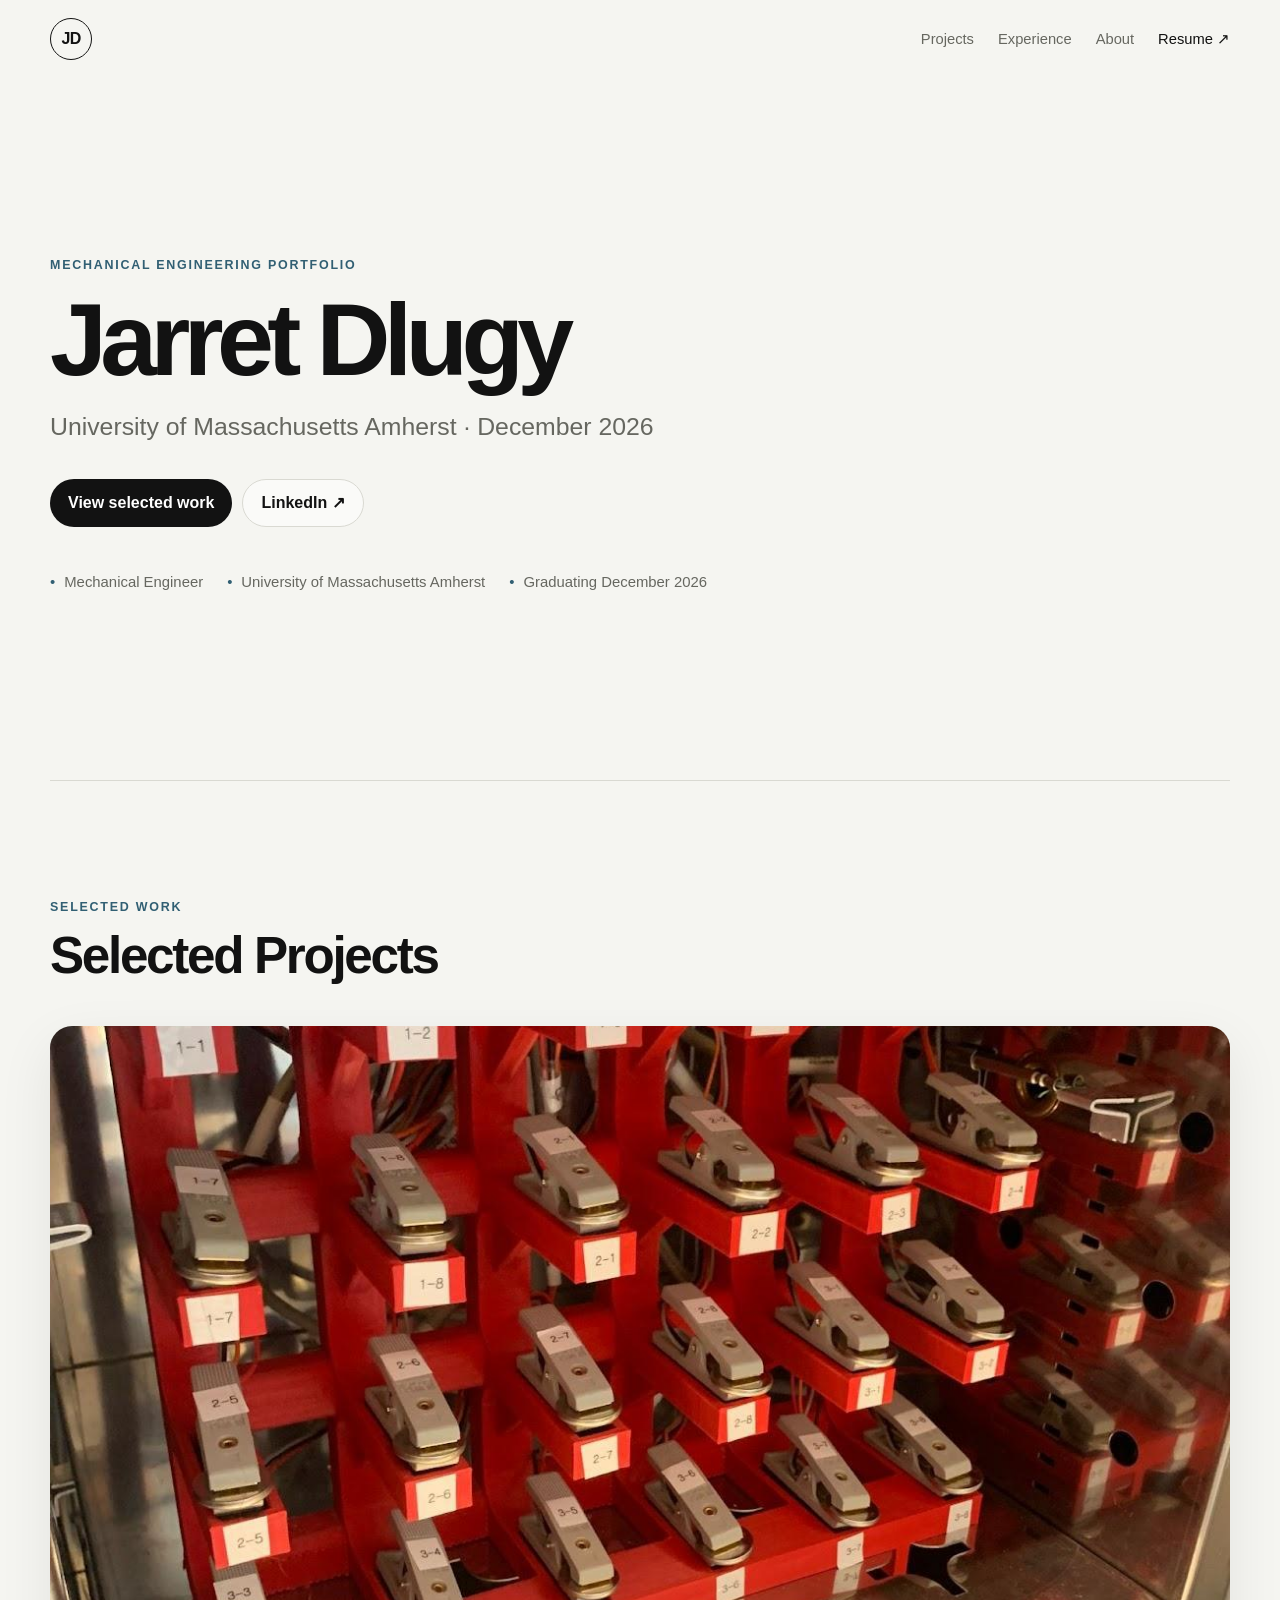
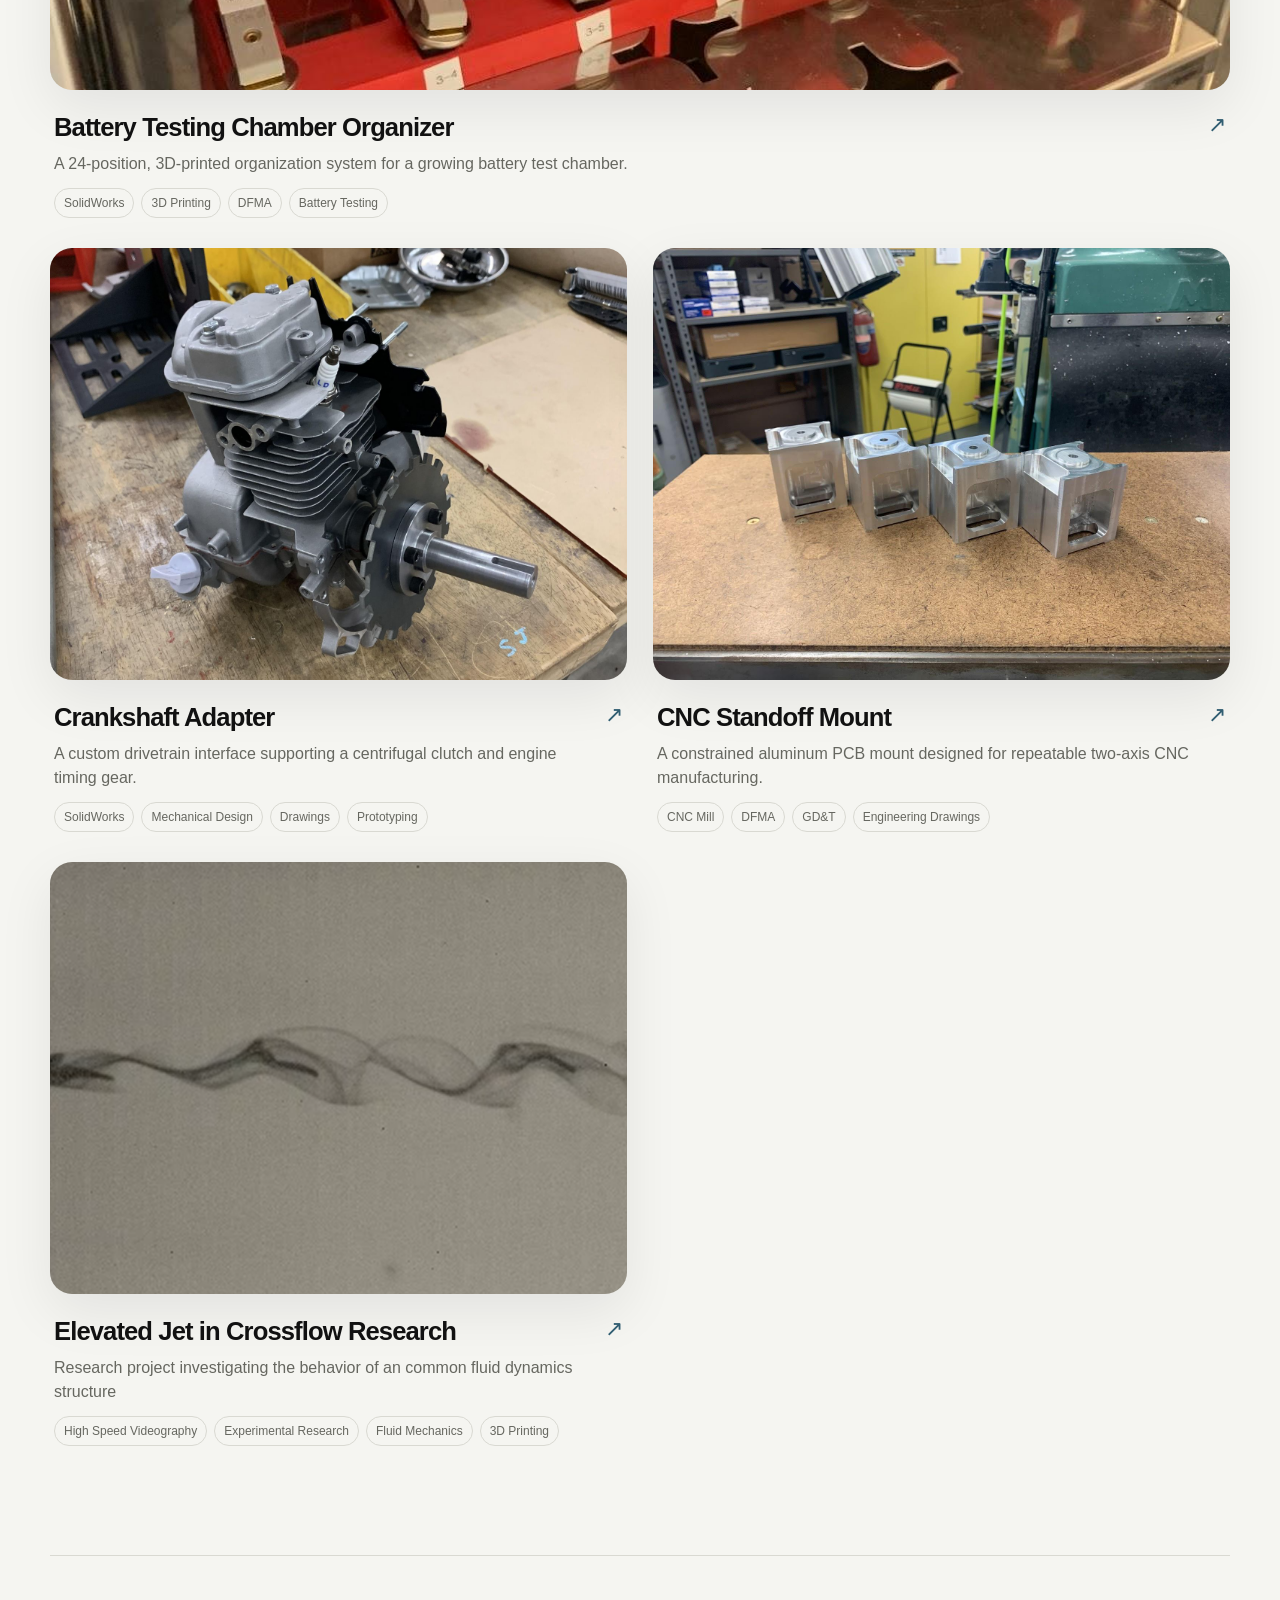
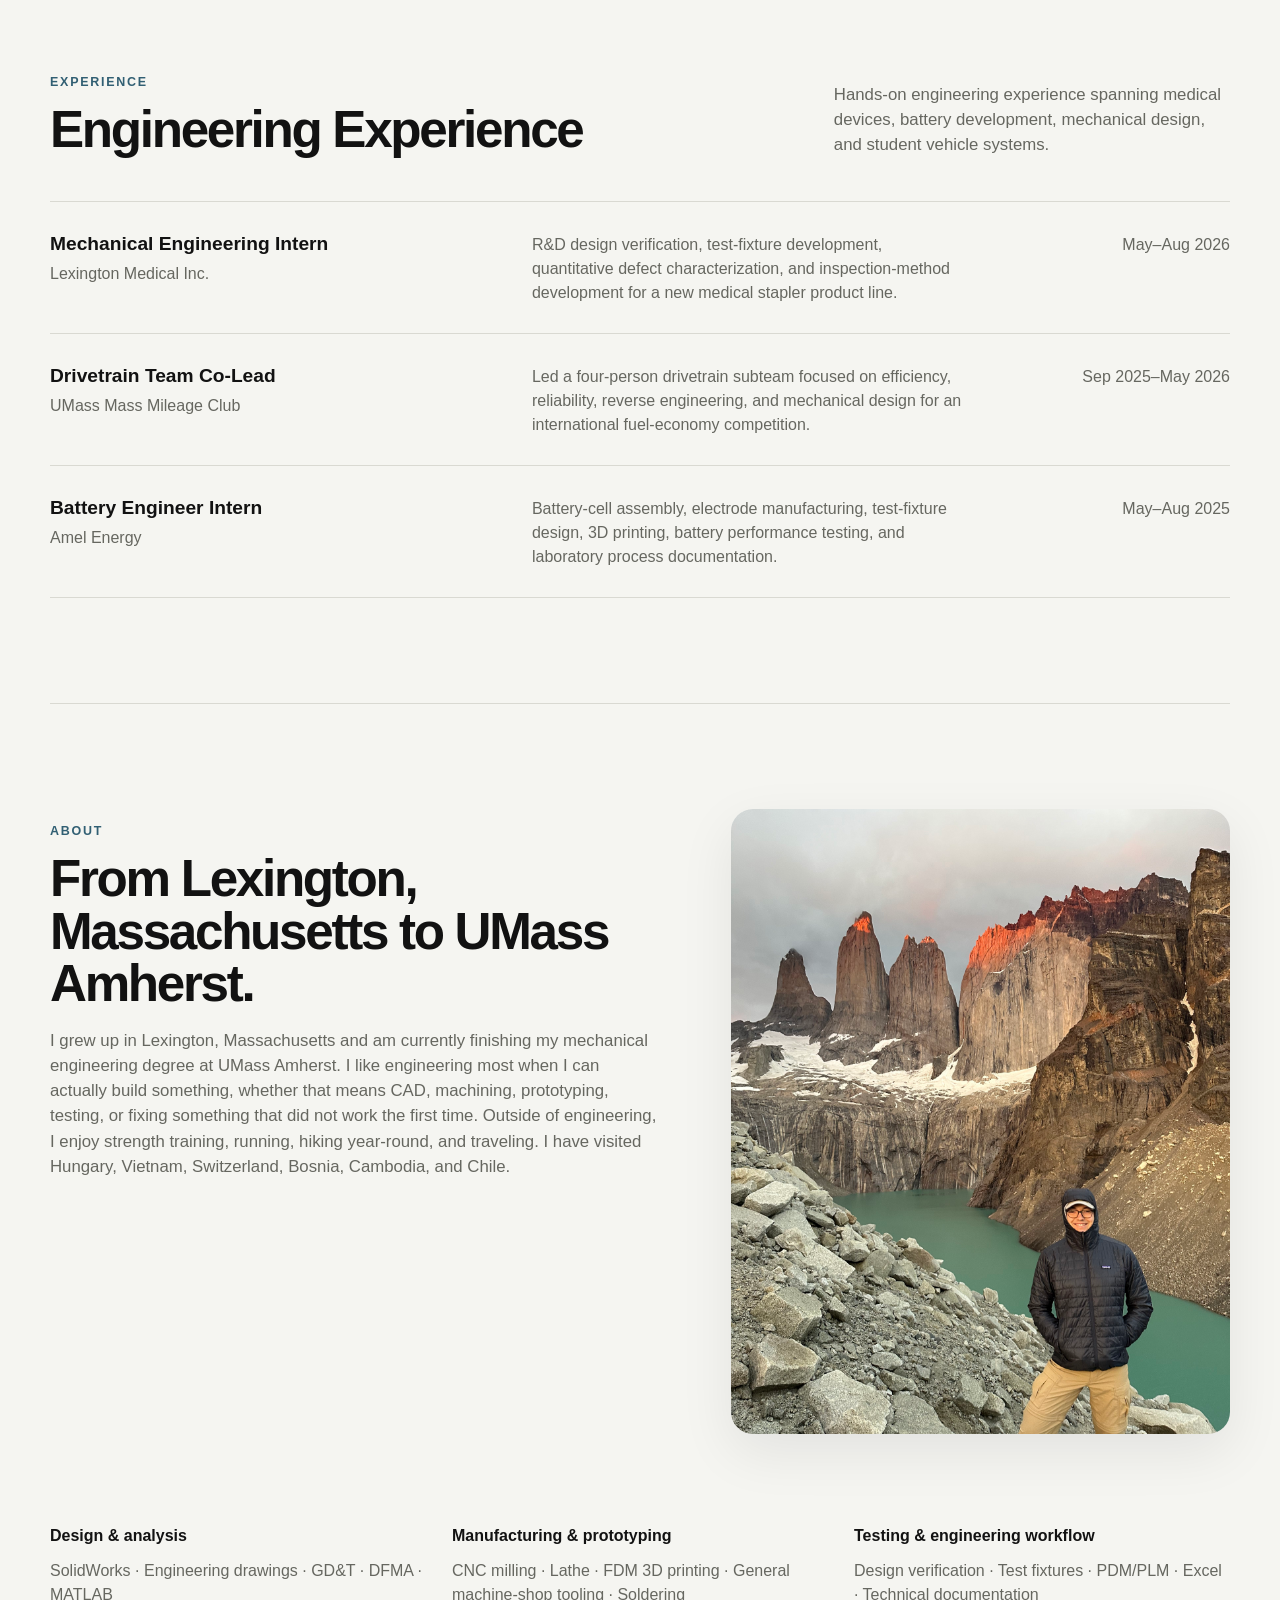
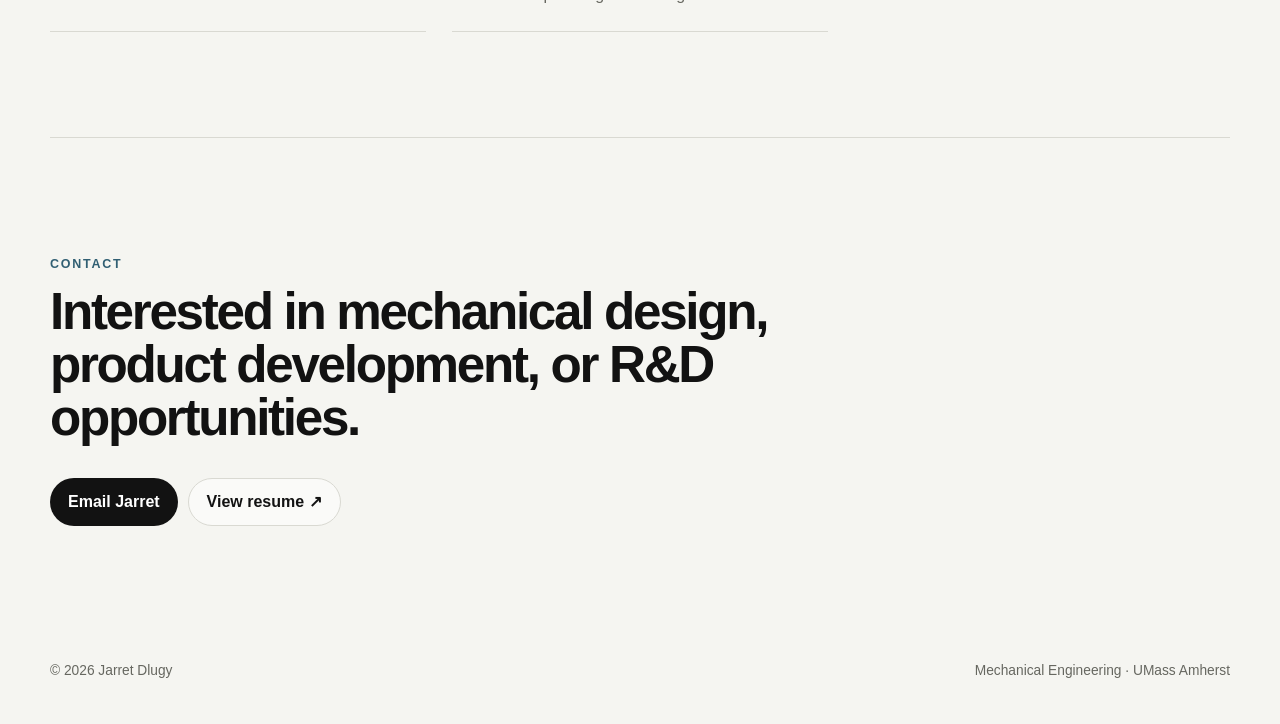
==== index.html @ 25f9c18e "~" ====
<!doctype html>
<html lang="en">
<head>
  <meta charset="utf-8" />
  <meta name="viewport" content="width=device-width, initial-scale=1.0">
  <meta name="description" content="Mechanical engineering portfolio of Jarret Dlugy — design, prototyping, testing, and manufacturing." />
  <meta name="theme-color" content="#f5f5f1" />
  <title>Jarret Dlugy | Mechanical Engineering Portfolio</title>
  <link rel="icon" href="assets/favicon.svg" type="image/svg+xml" />
  <link rel="stylesheet" href="styles.css" />
  <script defer src="js/content.js"></script>
  <script defer src="js/main.js"></script>
</head>
<body>
  <header class="site-header">
    <a class="wordmark" href="#top" aria-label="Jarret Dlugy home">JD</a>
    <nav class="nav" aria-label="Primary navigation">
      <a href="#work">Projects</a>
      <a href="#experience">Experience</a>
      <a href="#about">About</a>
      <a class="nav-cta" href="assets/Jarret_Dlugy_Resume.pdf" target="_blank" rel="noreferrer">Resume ↗</a>
    </nav>
  </header>

  <main id="top">
    <section class="hero shell">
      <div class="hero-kicker" id="hero-kicker"></div>
      <h1 id="hero-title"></h1>
      <p class="hero-copy" id="hero-copy"></p>
      <div class="hero-actions">
        <a class="button button-primary" href="#work">View selected work</a>
        <a class="button button-secondary" id="linkedin-link" href="#" target="_blank" rel="noreferrer">LinkedIn ↗</a>
      </div>
      <div class="hero-meta" id="hero-meta"></div>
    </section>

    <section class="work shell" id="work" aria-labelledby="work-title">
      <div class="section-heading">
        <p class="eyebrow">Selected work</p>
        <h2 id="work-title">Selected Projects</h2>
      </div>
      <div class="project-grid" id="project-grid"></div>
    </section>

    <section class="experience shell" id="experience" aria-labelledby="experience-title">
      <div class="section-heading split-heading">
        <div>
          <p class="eyebrow">Experience</p>
          <h2 id="experience-title">Engineering Experience</h2>
        </div>
        <p>Hands-on engineering experience spanning medical devices, battery development, mechanical design, and student vehicle systems.</p>
      </div>
      <div class="timeline" id="experience-list"></div>
    </section>

    <section class="about shell" id="about" aria-labelledby="about-title">
      <div class="about-copy">
        <p class="eyebrow">About</p>
        <h2 id="about-title"></h2>
        <p id="about-copy"></p>
      </div>
    
      <figure class="about-photo">
        <img src="assets/images/Travel_Jarret.jpg" alt="Jarret traveling" />
      </figure>
    
      <div class="skill-groups" id="skill-groups"></div>
    </section>

    <section class="contact shell" id="contact">
      <p class="eyebrow">Contact</p>
      <h2>Interested in mechanical design, product development, or R&D opportunities.</h2>
      <div class="contact-actions">
        <a class="button button-primary" id="email-link" href="#">Email Jarret</a>
        <a class="button button-secondary" href="assets/Jarret_Dlugy_Resume.pdf" target="_blank" rel="noreferrer">View resume ↗</a>
      </div>
    </section>
  </main>

  <footer class="footer shell">
    <span>© <span id="year"></span> Jarret Dlugy</span>
    <span>Mechanical Engineering · UMass Amherst</span>
  </footer>
</body>
</html>
---- styles.css ----
:root {
  --bg: #f5f5f1;
  --surface: #ffffff;
  --ink: #121212;
  --muted: #666760;
  --line: #d9d9d2;
  --accent: #315f73;
  --accent-dark: #234653;
  --radius: 22px;
  --shadow: 0 18px 54px rgba(12, 15, 20, 0.08);
  --max: 1180px;
}

* { box-sizing: border-box; }
html { scroll-behavior: smooth; }
body {
  margin: 0;
  background: var(--bg);
  color: var(--ink);
  font-family: -apple-system, BlinkMacSystemFont, "Segoe UI", Inter, Helvetica, Arial, sans-serif;
  line-height: 1.5;
  -webkit-font-smoothing: antialiased;
}
img { display: block; max-width: 100%; }
a { color: inherit; }
.shell { width: min(calc(100% - 40px), var(--max)); margin-inline: auto; }

.site-header {
  position: sticky;
  top: 0;
  z-index: 20;
  display: flex;
  justify-content: space-between;
  align-items: center;
  width: min(calc(100% - 40px), var(--max));
  margin: 0 auto;
  padding: 18px 0;
  background: color-mix(in srgb, var(--bg) 88%, transparent);
  backdrop-filter: blur(18px);
}
.wordmark {
  display: grid;
  place-items: center;
  width: 42px;
  height: 42px;
  border: 1px solid var(--ink);
  border-radius: 50%;
  font-weight: 800;
  text-decoration: none;
  letter-spacing: -0.04em;
}
.nav { display: flex; align-items: center; gap: 24px; font-size: 0.92rem; }
.nav a { text-decoration: none; color: var(--muted); transition: color .2s ease; }
.nav a:hover { color: var(--ink); }
.nav .nav-cta { color: var(--ink); }

.hero { min-height: 78vh; display: flex; flex-direction: column; justify-content: center; padding: 84px 0 92px; }
.hero-kicker, .eyebrow {
  font-size: .78rem;
  text-transform: uppercase;
  letter-spacing: .14em;
  font-weight: 750;
  color: var(--muted);
}
.hero h1 {
  max-width: 980px;
  margin: 18px 0 22px;
  font-size: clamp(3.3rem, 8vw, 7.6rem);
  line-height: .92;
  letter-spacing: -0.065em;
  font-weight: 700;
}
.hero-copy {
  max-width: 750px;
  margin: 0;
  color: var(--muted);
  font-size: clamp(1.15rem, 2vw, 1.55rem);
  line-height: 1.45;
}
.hero-actions, .contact-actions { display: flex; flex-wrap: wrap; gap: 10px; margin-top: 34px; }
.button {
  display: inline-flex;
  align-items: center;
  justify-content: center;
  min-height: 48px;
  padding: 0 18px;
  border-radius: 999px;
  text-decoration: none;
  font-weight: 700;
  transition: transform .18s ease, background .18s ease, color .18s ease;
}
.button:hover { transform: translateY(-2px); }
.button-primary { background: var(--ink); color: #fff; }
.button-secondary { border: 1px solid var(--line); background: rgba(255,255,255,.55); }
.hero-meta { display: flex; flex-wrap: wrap; gap: 12px 24px; margin-top: 44px; color: var(--muted); font-size: .93rem; }
.hero-meta span::before { content: "•"; margin-right: 9px; color: var(--accent); }

.work, .experience, .about, .contact { padding: 105px 0; border-top: 1px solid var(--line); }
.section-heading { margin-bottom: 44px; }
.section-heading h2, .about h2, .contact h2 {
  margin: 10px 0 0;
  max-width: 850px;
  font-size: clamp(2.15rem, 4vw, 4rem);
  line-height: 1.03;
  letter-spacing: -0.045em;
}
.split-heading { display: grid; grid-template-columns: 1.3fr .7fr; gap: 48px; align-items: end; }
.split-heading > p { margin: 0; color: var(--muted); font-size: 1.05rem; }

.project-grid { display: grid; grid-template-columns: repeat(12, 1fr); gap: 26px; }
.project-card {
  grid-column: span 6;
  display: block;
  text-decoration: none;
}
.project-card:first-child { grid-column: span 12; }
.project-media {
  position: relative;
  aspect-ratio: 4 / 3;
  overflow: hidden;
  border-radius: var(--radius);
  background: #e6e6df;
  box-shadow: var(--shadow);
}
.project-card:first-child .project-media { aspect-ratio: 16 / 9; }
.project-media img { width: 100%; height: 100%; object-fit: cover; transition: transform .55s cubic-bezier(.2,.65,.25,1); }
.project-card:hover img { transform: scale(1.035); }
.project-card:hover .project-arrow { transform: translate(3px,-3px); }
.project-info { display: grid; grid-template-columns: 1fr auto; gap: 16px; padding: 18px 4px 4px; }
.project-info h3 { margin: 0; font-size: clamp(1.35rem, 2vw, 2rem); letter-spacing: -0.035em; }
.project-info p { margin: 5px 0 0; color: var(--muted); }
.project-arrow { font-size: 1.4rem; transition: transform .2s ease; }
.tag-row { display: flex; flex-wrap: wrap; gap: 7px; margin-top: 12px; }
.tag { border: 1px solid var(--line); border-radius: 999px; padding: 5px 9px; color: var(--muted); font-size: .75rem; }

/* Restrained accent treatment */
.hero-kicker,
.eyebrow {
  color: var(--accent);
}

.nav a:hover,
.back-link:hover {
  color: var(--accent);
}

.tag {
  transition:
    border-color .2s ease,
    color .2s ease,
    background-color .2s ease;
}

.tag:hover {
  border-color: var(--accent);
  color: var(--accent-dark);
  background-color: rgba(49, 95, 115, 0.06);
}

.project-arrow {
  color: var(--accent);
}

.wordmark {
  transition:
    border-color .2s ease,
    color .2s ease,
    transform .2s ease;
}

.wordmark:hover {
  color: var(--accent);
  border-color: var(--accent);
  transform: rotate(-3deg);
}

.timeline { border-top: 1px solid var(--line); }
.timeline-item {
  display: grid;
  grid-template-columns: 1.05fr 1fr .55fr;
  gap: 28px;
  padding: 28px 0;
  border-bottom: 1px solid var(--line);
}
.timeline-item h3 { margin: 0; font-size: 1.2rem; }
.timeline-item p { margin: 3px 0 0; color: var(--muted); }
.timeline-item .period { text-align: right; white-space: nowrap; }

.about {
  display: grid;
  grid-template-columns: 1.1fr .9fr;
  gap: 70px;
  align-items: start;
}

.about-copy {
  grid-column: 1;
}

.about-photo {
  grid-column: 2;
  grid-row: 1;
  margin: 0;
}

.about-photo img {
  width: 100%;
  aspect-ratio: 4 / 5;
  object-fit: cover;
  border-radius: var(--radius);
  box-shadow: var(--shadow);
}


.about-copy > p:last-child { color: var(--muted); max-width: 630px; font-size: 1.05rem; }
.skill-groups {
  grid-column: 1 / -1;
  display: grid;
  grid-template-columns: repeat(3, 1fr);
  gap: 26px;
  margin-top: 20px;
}
.skill-group { padding-bottom: 24px; border-bottom: 1px solid var(--line); }
.skill-group:last-child { border-bottom: 0; }
.skill-group h3 { margin: 0 0 11px; font-size: 1rem; }
.skill-group p { margin: 0; color: var(--muted); }

.contact h2 { max-width: 900px; }
.footer { display: flex; justify-content: space-between; gap: 20px; padding: 30px 0 42px; color: var(--muted); font-size: .86rem; }

/* Project detail */
.project-page { padding: 72px 0 90px; }
.back-link { display: inline-block; margin-bottom: 52px; color: var(--muted); text-decoration: none; }
.back-link:hover { color: var(--ink); }
.project-hero { display: grid; grid-template-columns: 1.45fr .55fr; gap: 60px; align-items: end; margin-bottom: 48px; }
.project-title-wrap h1 { margin: 12px 0 20px; max-width: 860px; font-size: clamp(3.4rem, 7vw, 7rem); line-height: .94; letter-spacing: -0.06em; }
.project-deck { max-width: 720px; color: var(--muted); font-size: 1.22rem; }
.project-facts { margin: 0; border-top: 1px solid var(--line); }
.fact { display: grid; grid-template-columns: 90px 1fr; gap: 18px; padding: 12px 0; border-bottom: 1px solid var(--line); }
.fact dt { color: var(--muted); font-size: .82rem; }
.fact dd { margin: 0; font-size: .9rem; }
.project-hero-image { margin: 0 0 86px; }
.project-hero-image img { width: 100%; max-height: 720px; object-fit: cover; border-radius: var(--radius); box-shadow: var(--shadow); }
.project-hero-image figcaption, .gallery figcaption { margin-top: 10px; color: var(--muted); font-size: .82rem; }
.case-study { max-width: 940px; margin: 0 auto 88px; }
.case-section { display: grid; grid-template-columns: 220px 1fr; gap: 50px; padding: 38px 0; border-top: 1px solid var(--line); }
.case-section:last-child { border-bottom: 1px solid var(--line); }
.case-section h2 { margin: 0; font-size: 1rem; }
.case-section p { margin: 0; color: #353632; font-size: 1.12rem; line-height: 1.75; }
.gallery { display: grid; grid-template-columns: repeat(2, 1fr); gap: 28px; margin-bottom: 98px; }
.gallery figure { margin: 0; }
.gallery figure:first-child:nth-last-child(odd) { grid-column: 1 / -1; }
.gallery img { width: 100%; height: 100%; max-height: 620px; object-fit: cover; border-radius: 18px; background: #e9e9e3; }
.project-next { border-top: 1px solid var(--line); padding-top: 32px; }
.project-next > a { display: flex; justify-content: space-between; gap: 20px; margin-top: 12px; text-decoration: none; font-size: clamp(2rem, 4vw, 4rem); letter-spacing: -0.045em; }
.project-error { min-height: 68vh; padding: 110px 0; }
.project-error h1 { max-width: 780px; font-size: clamp(3rem, 7vw, 6rem); line-height: .96; letter-spacing: -0.055em; }

@media (max-width: 860px) {
  .about-photo {
    grid-column: 1;
    grid-row: auto;
  }
  
  .skill-groups {
    grid-column: 1;
    grid-template-columns: 1fr;
  }
  .nav a:not(.nav-cta):not(:first-child) { display: none; }
  .hero { min-height: auto; padding: 100px 0 80px; }
  .split-heading, .about, .project-hero { grid-template-columns: 1fr; gap: 30px; }
  .project-card, .project-card:first-child { grid-column: 1 / -1; }
  .project-card:first-child .project-media, .project-media { aspect-ratio: 4 / 3; }
  .timeline-item { grid-template-columns: 1fr; gap: 6px; }
  .timeline-item .period { text-align: left; }
  .case-section { grid-template-columns: 1fr; gap: 14px; }
  .gallery { grid-template-columns: 1fr; }
  .gallery figure:first-child:nth-last-child(odd) { grid-column: auto; }
  .project-hero-image { margin-bottom: 56px; }
}

@media (max-width: 520px) {
  .shell,
  .site-header {
    width: calc(100% - 28px);
    max-width: 100%;
  }

  .site-header {
    gap: 12px;
  }

  .nav {
    gap: 12px;
    min-width: 0;
  }

  .nav .nav-cta {
    font-size: .84rem;
  }

  .hero h1 {
    font-size: clamp(3rem, 17vw, 5.2rem);
  }

  .project-media,
  .project-media img,
  .about-photo,
  .about-photo img {
    max-width: 100%;
  }

  .hero h1,
  .section-heading h2,
  .about h2,
  .contact h2 {
    overflow-wrap: anywhere;
  }

  .work,
  .experience,
  .about,
  .contact {
    padding: 78px 0;
  }

  .project-grid {
    gap: 42px;
  }

  .footer {
    flex-direction: column;
  }
}

@media (prefers-reduced-motion: reduce) {
  html { scroll-behavior: auto; }
  *, *::before, *::after { transition-duration: .01ms !important; animation-duration: .01ms !important; }
}
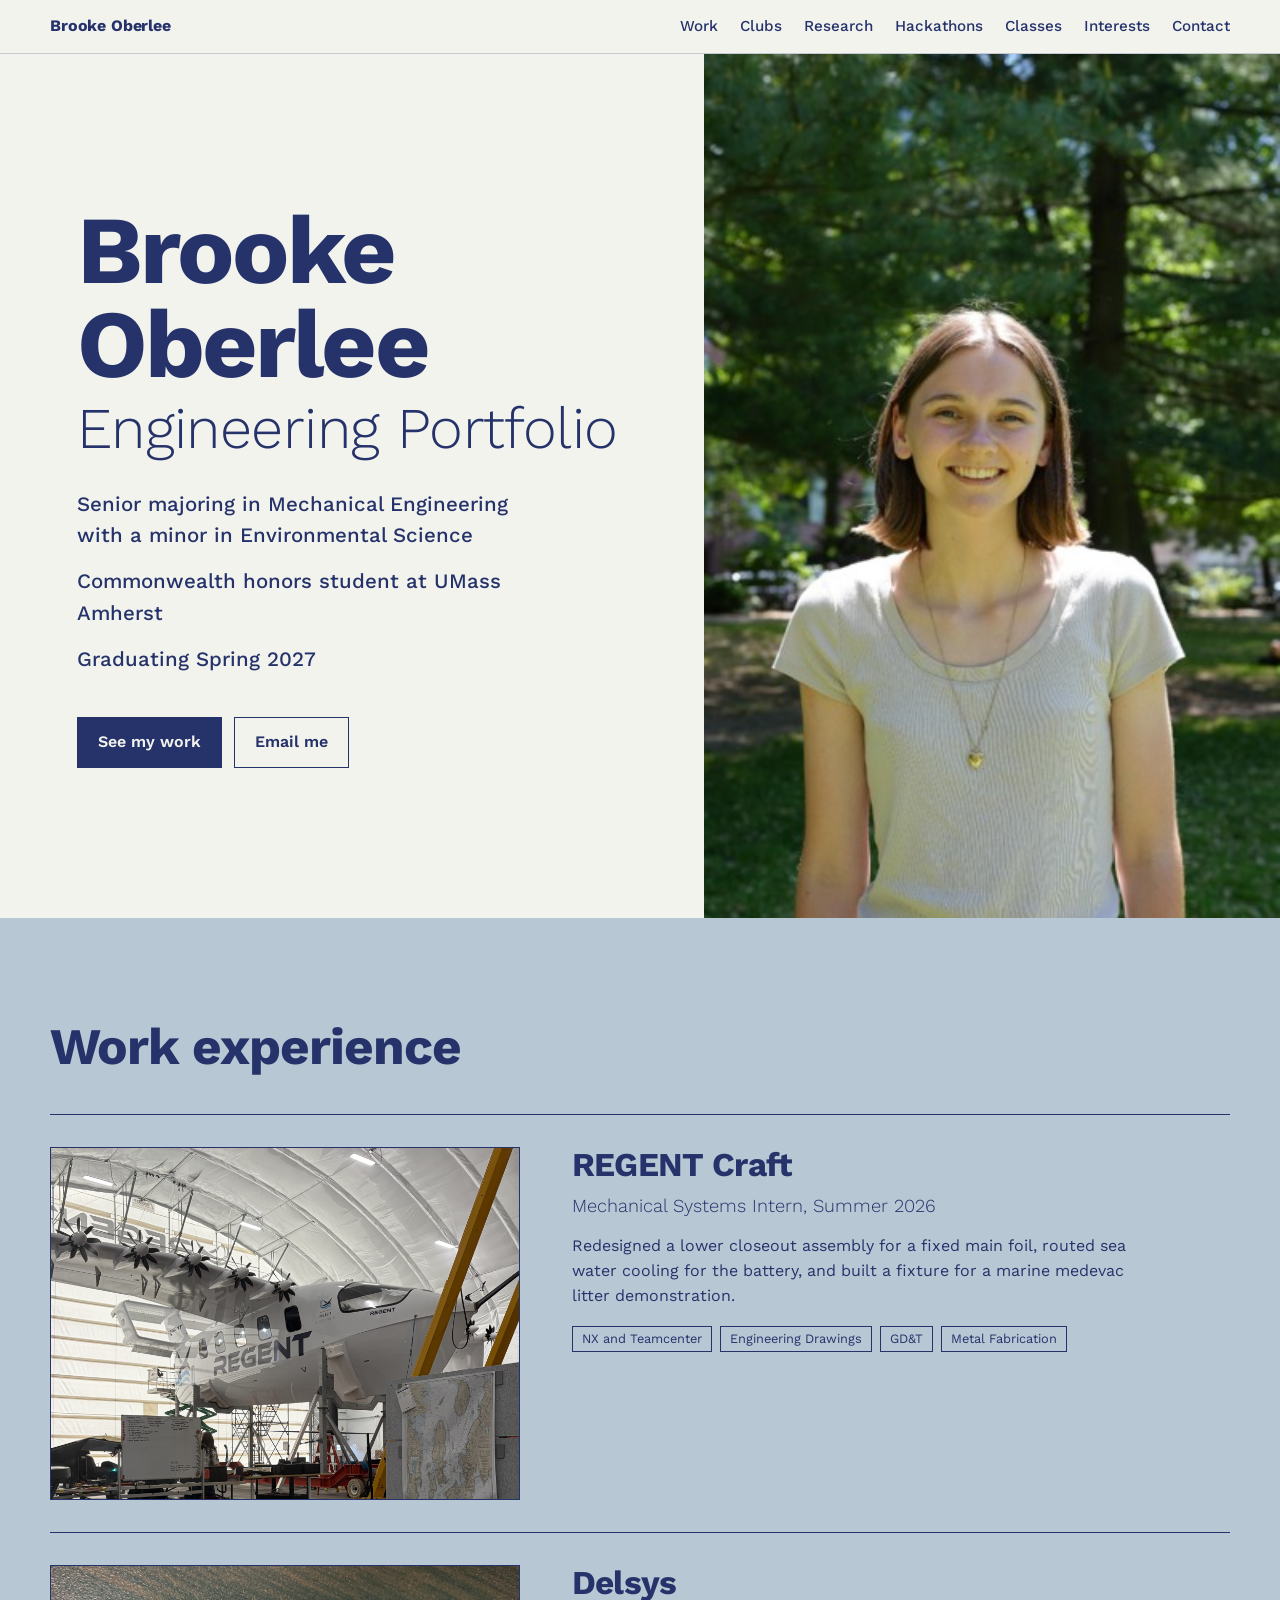
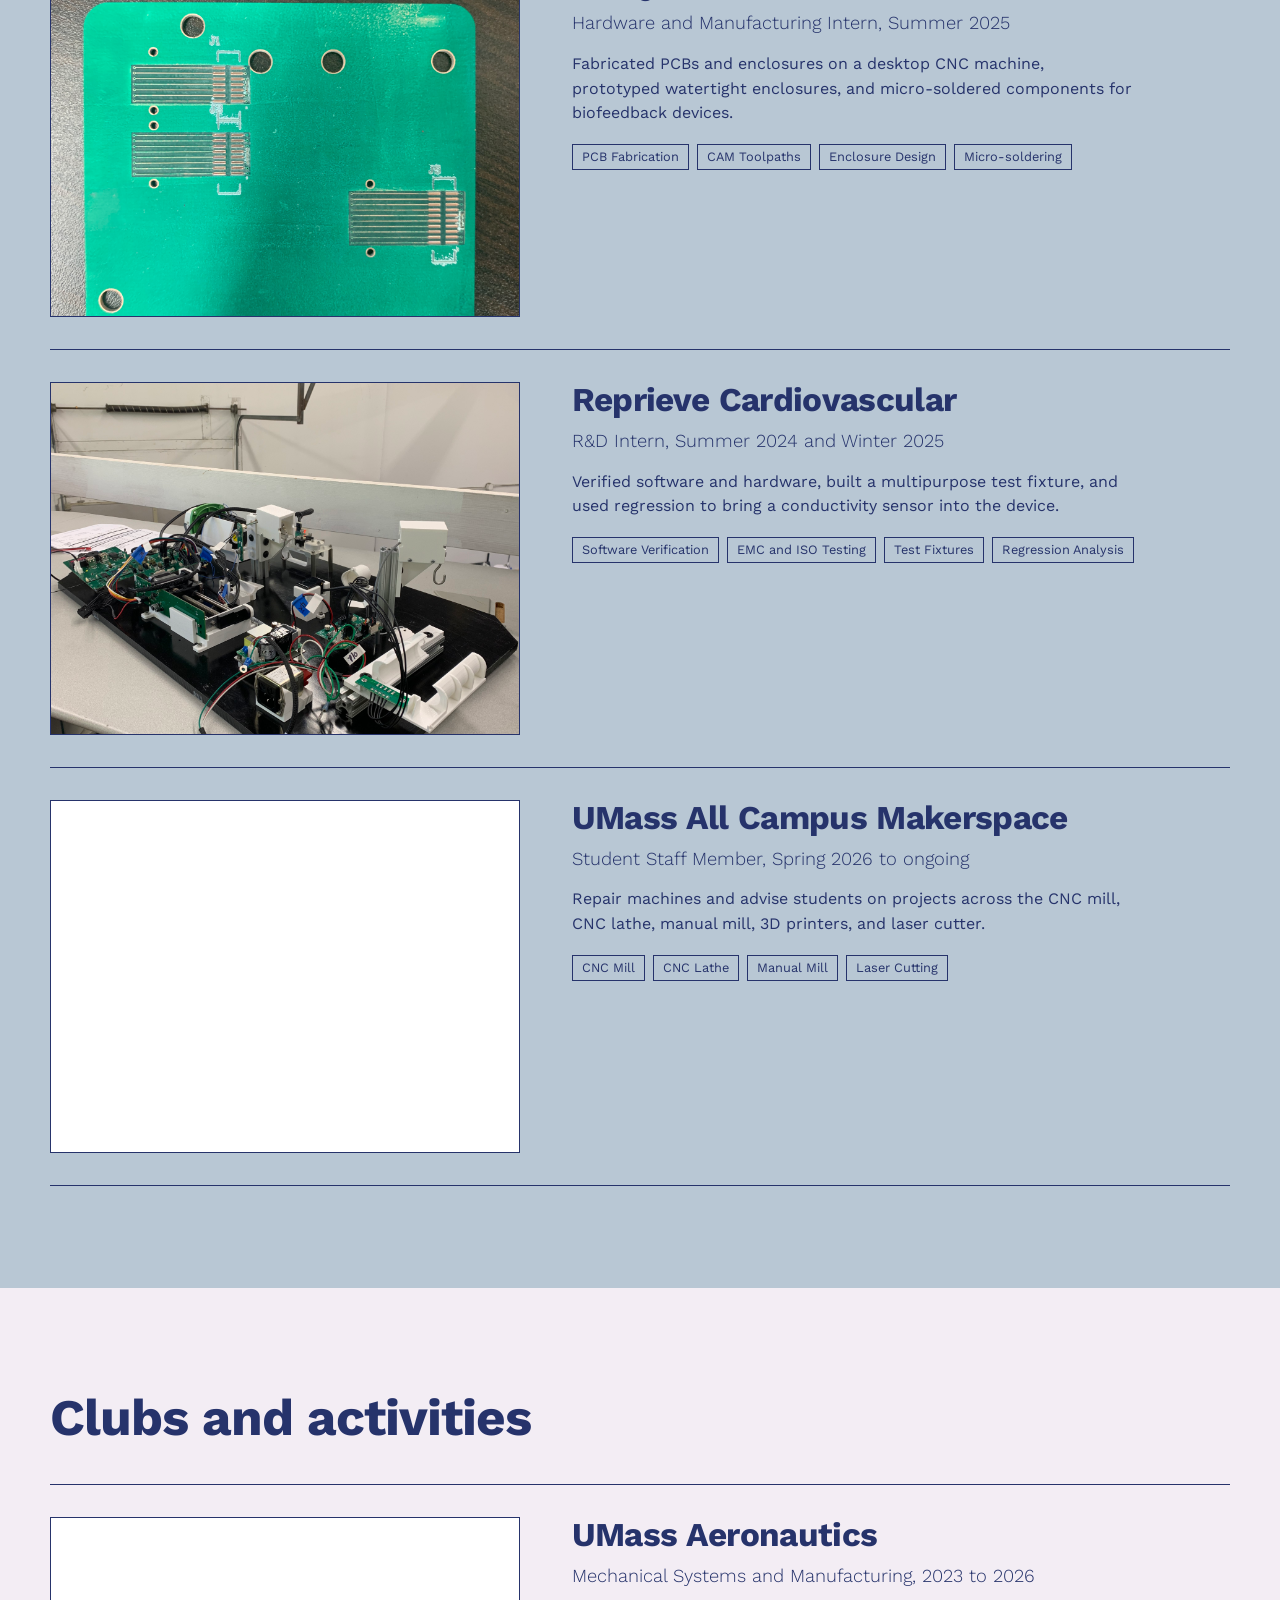
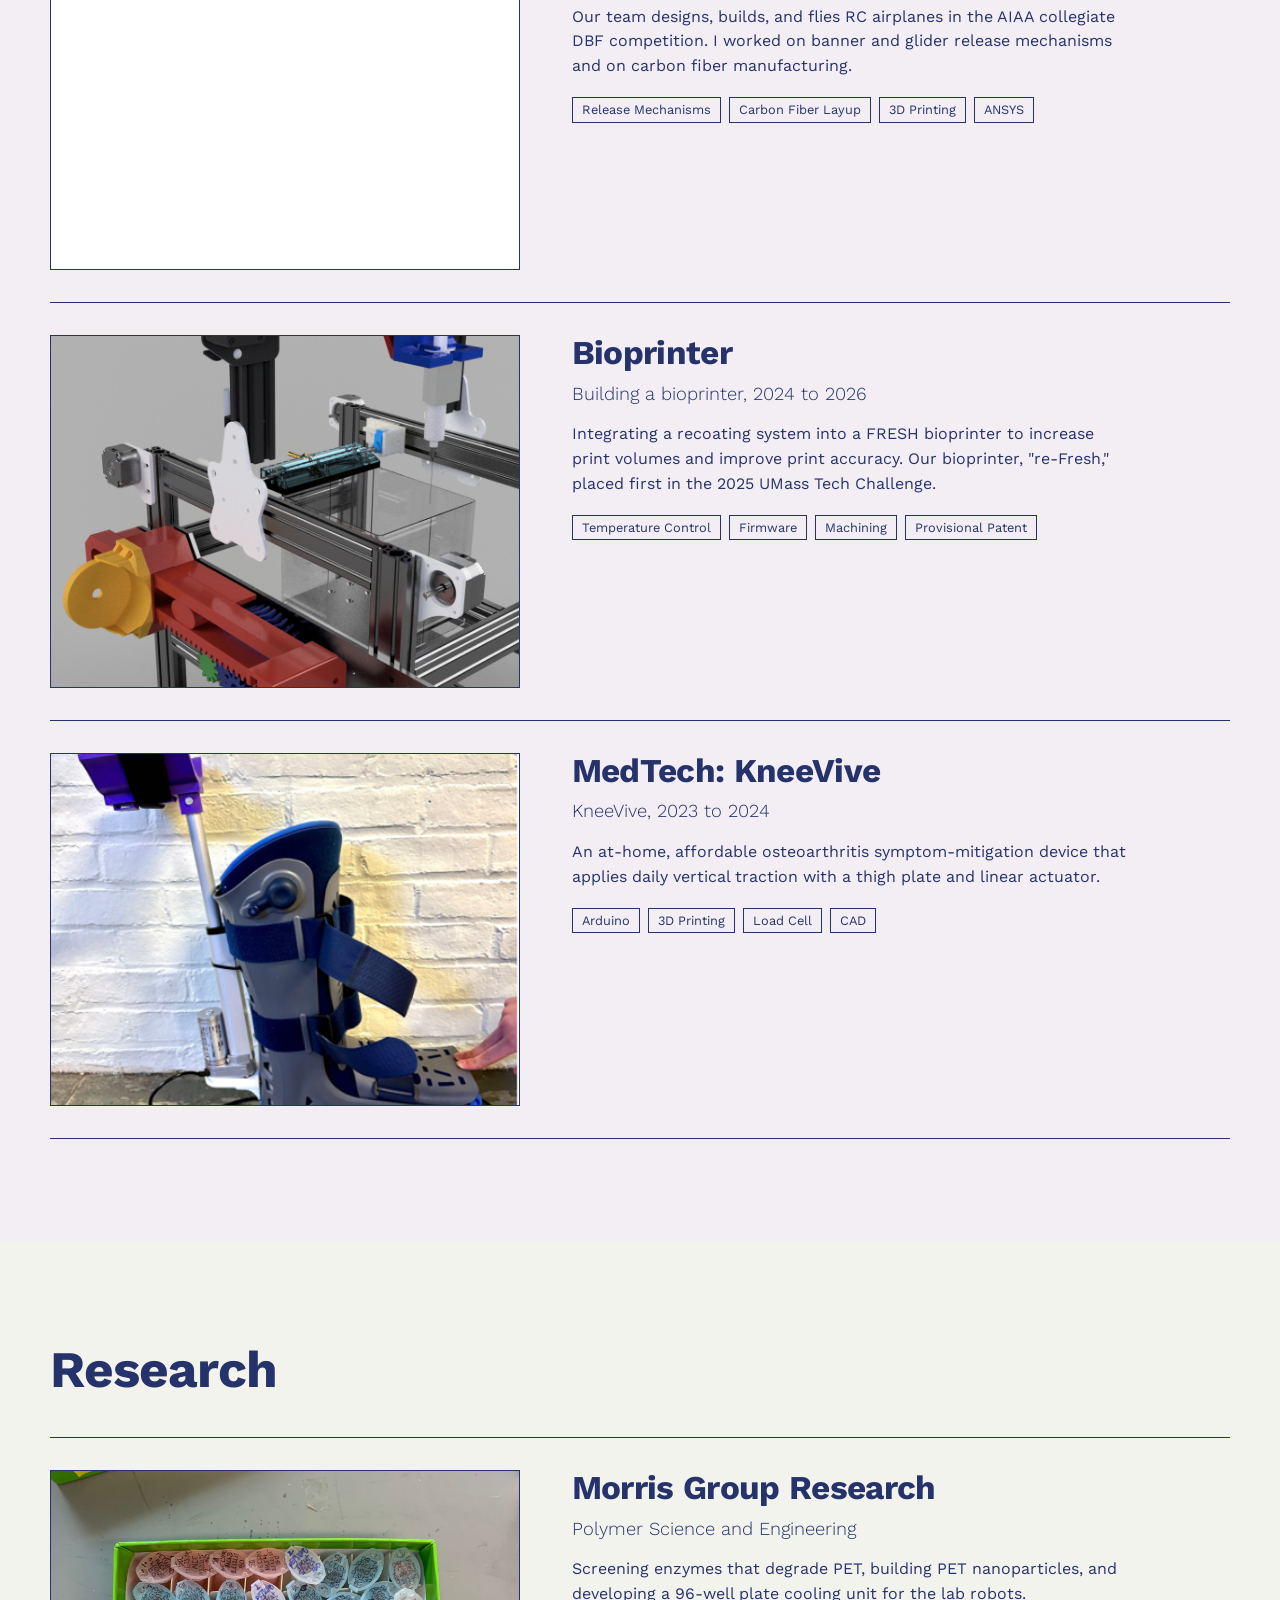
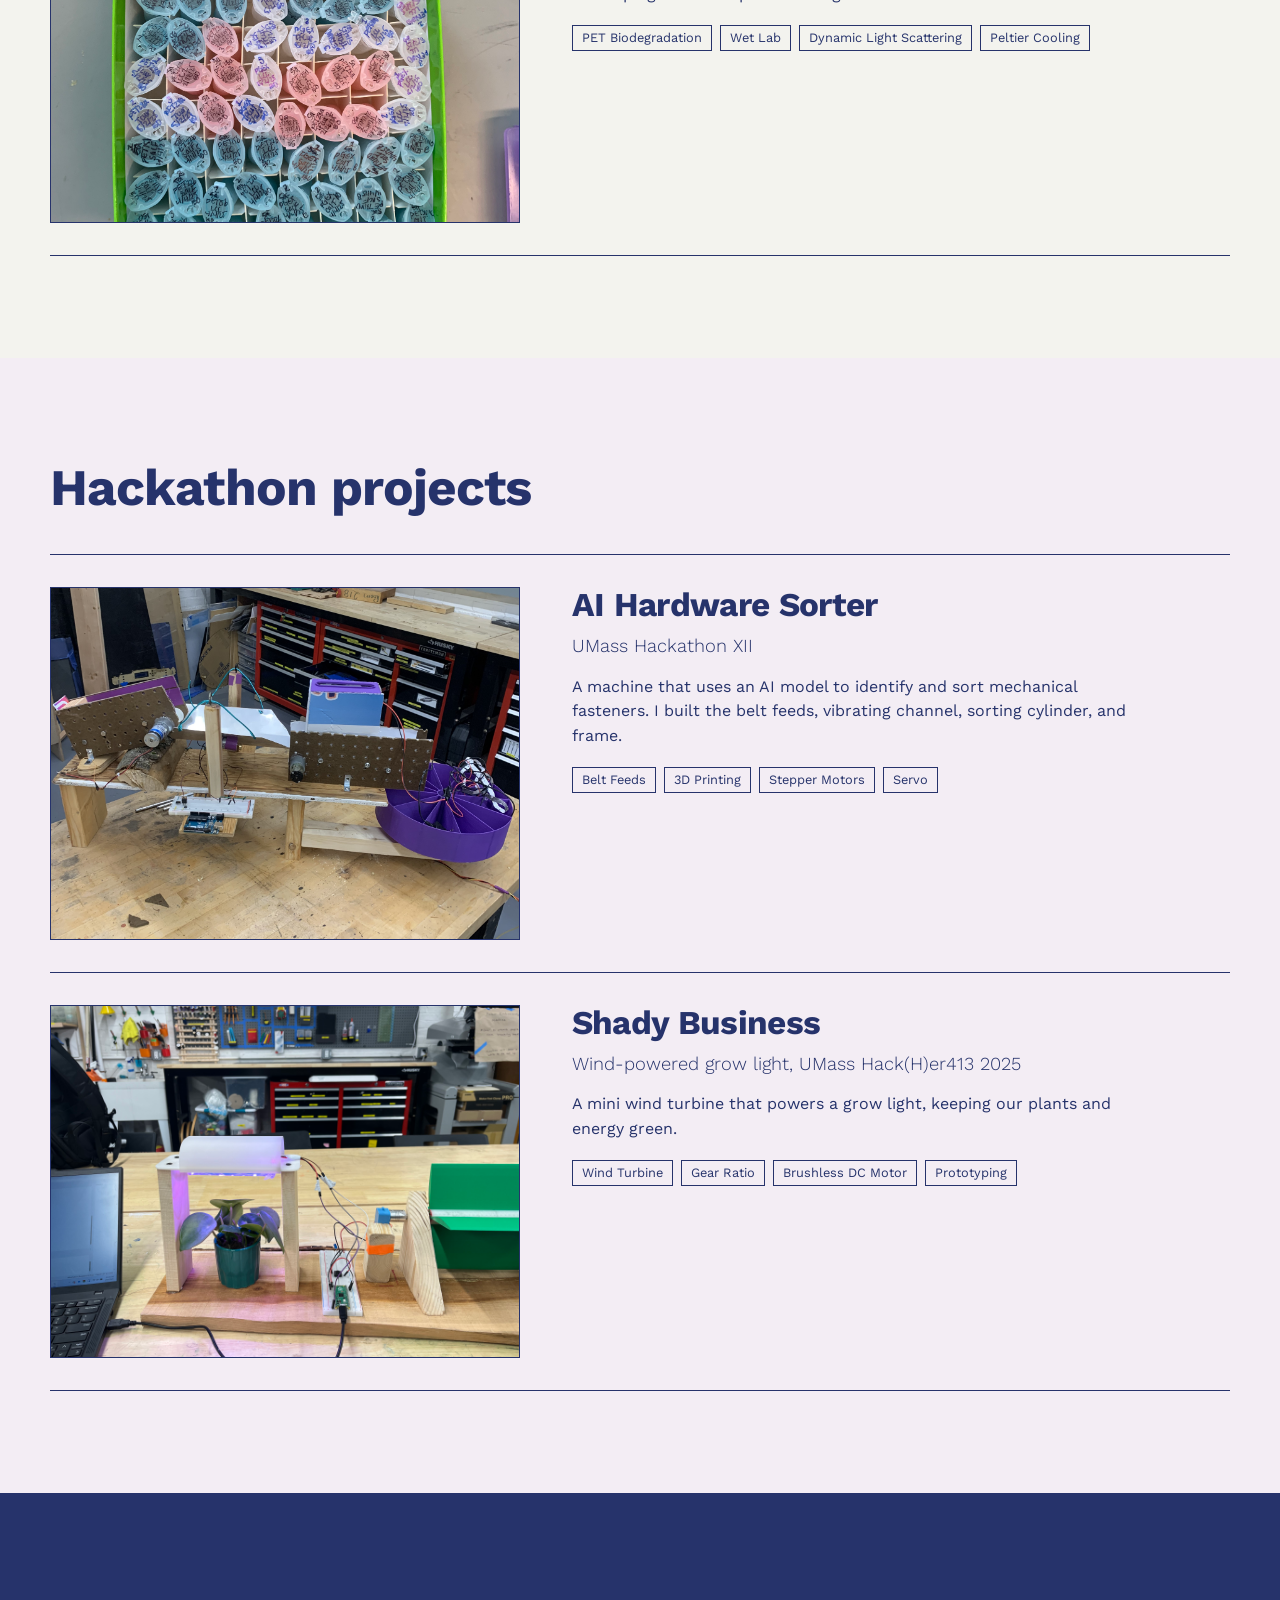
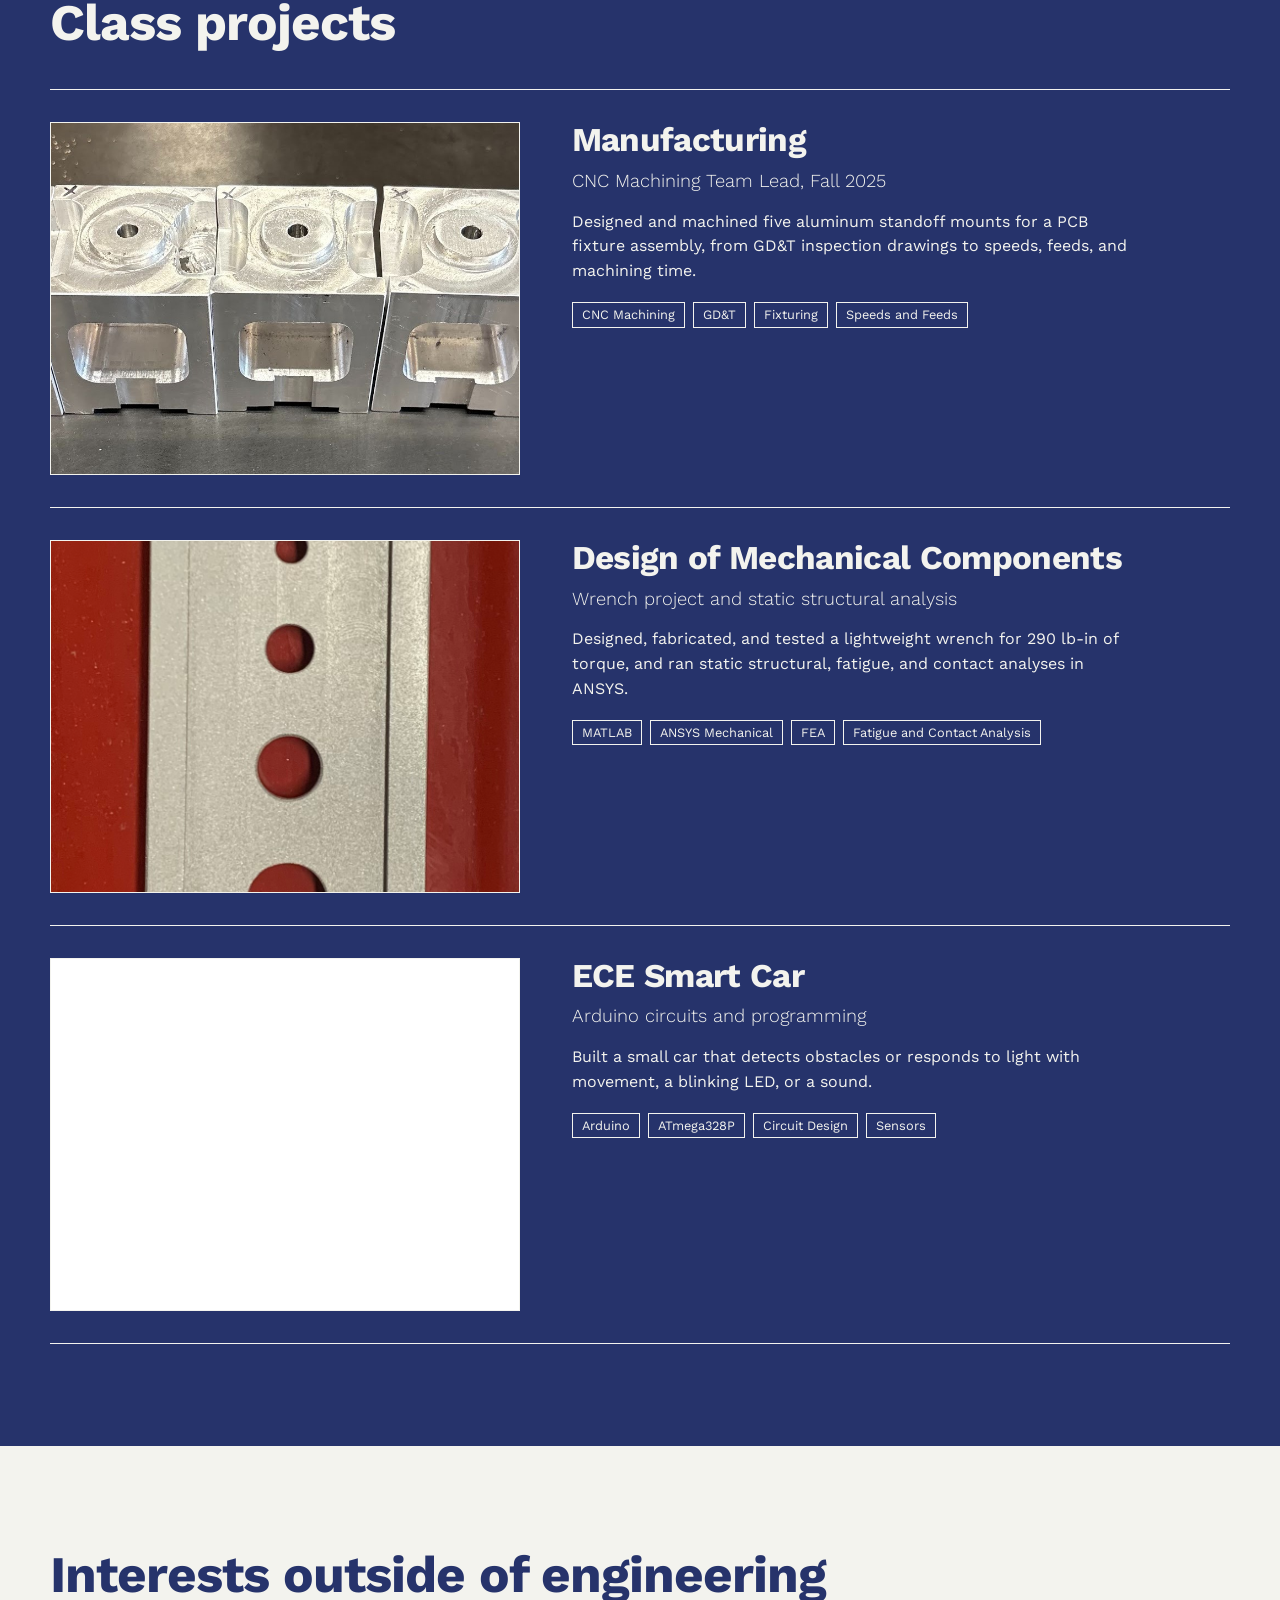
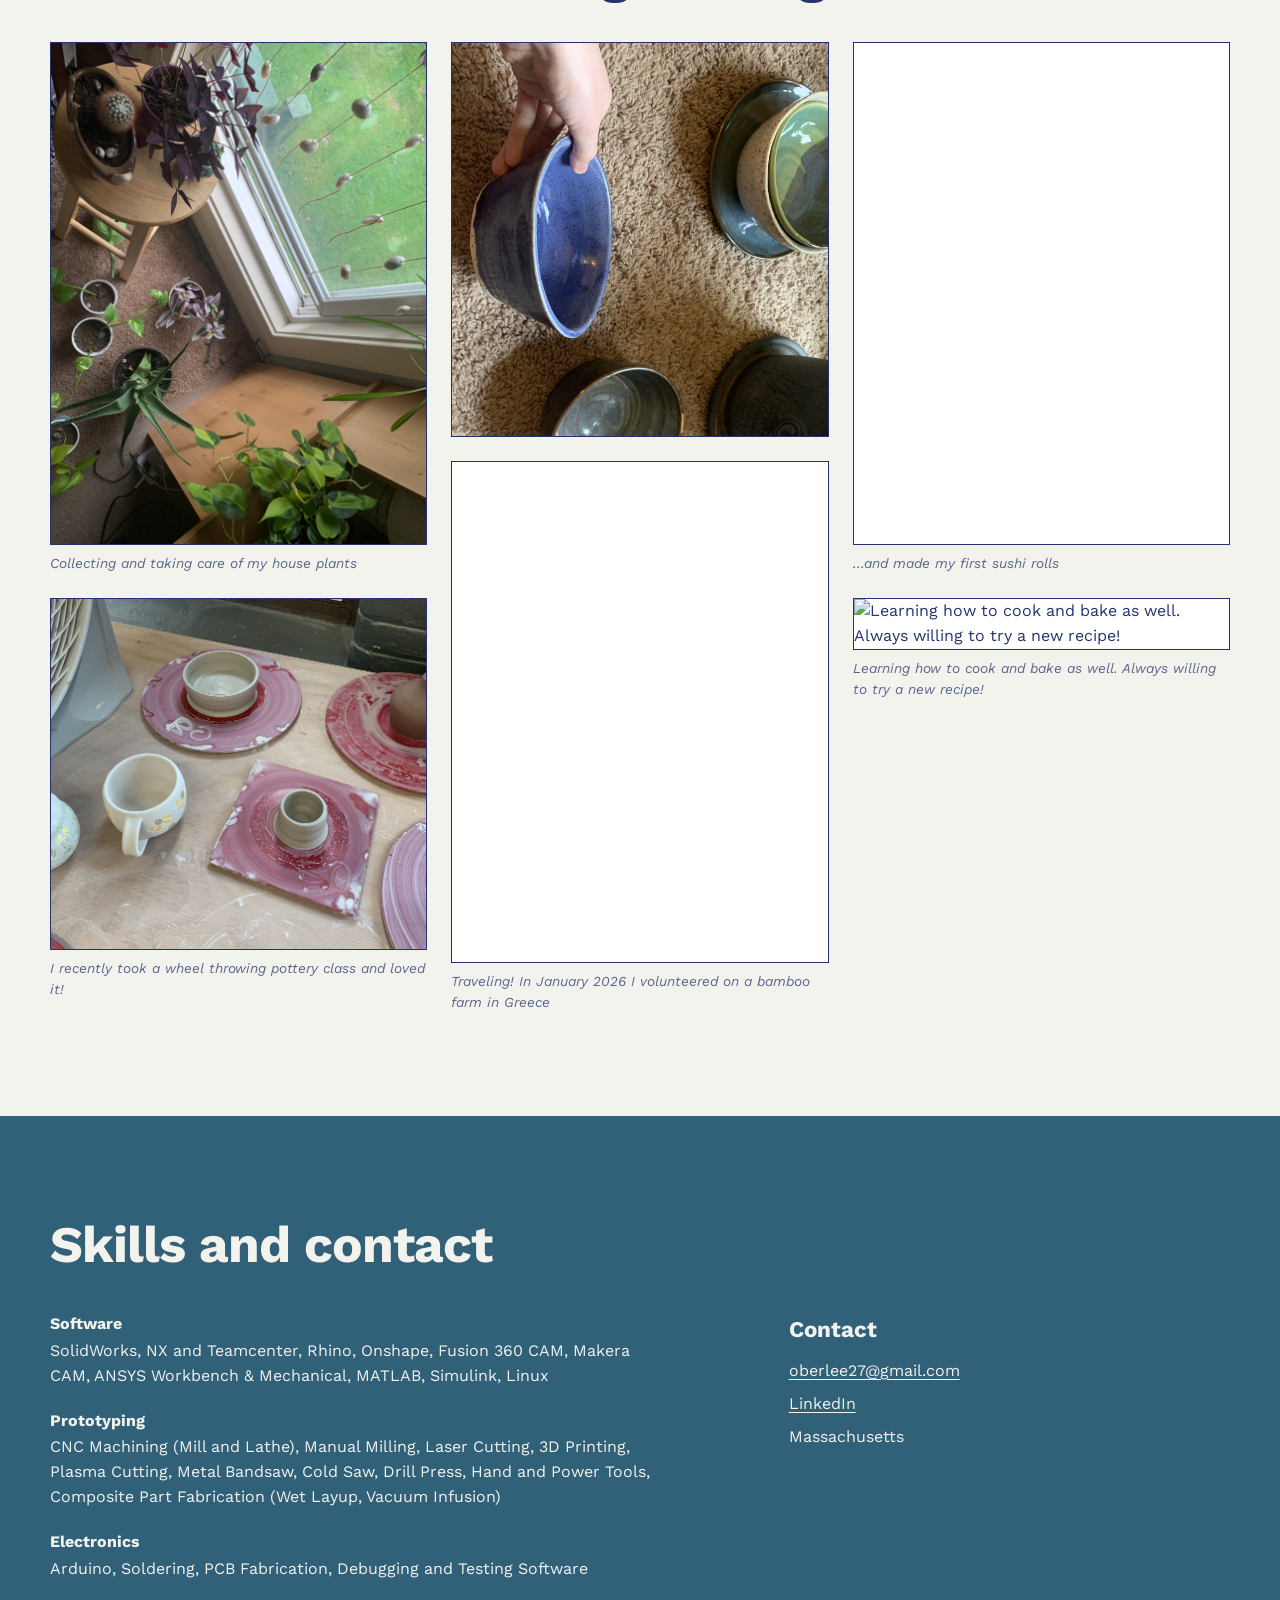
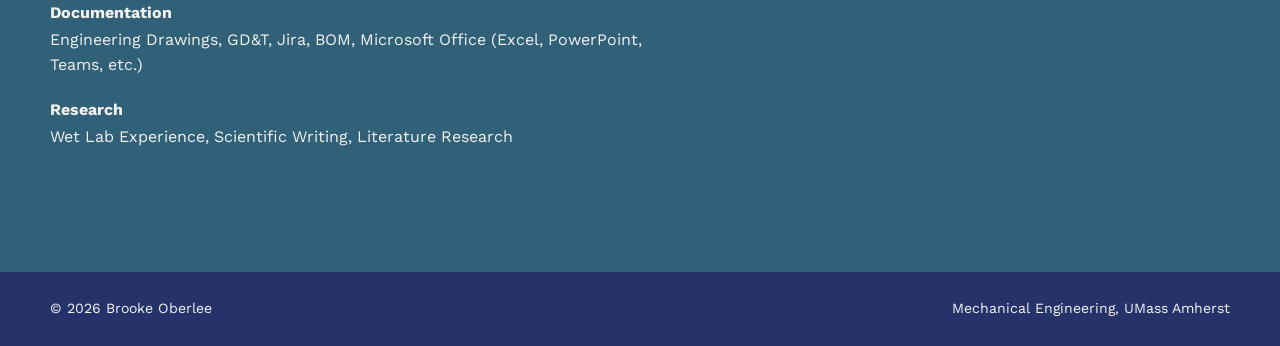
==== commit 60047c02: "~" ====
--- a/index.html
+++ b/index.html
@@ -2,84 +2,80 @@
 <html lang="en">
 <head>
   <meta charset="utf-8" />
-  <meta name="viewport" content="width=device-width, initial-scale=1.0">
-  <meta name="description" content="Mechanical engineering portfolio of Jarret Dlugy — design, prototyping, testing, and manufacturing." />
-  <meta name="theme-color" content="#f5f5f1" />
-  <title>Jarret Dlugy | Mechanical Engineering Portfolio</title>
-  <link rel="icon" href="assets/favicon.svg" type="image/svg+xml" />
+  <meta name="viewport" content="width=device-width, initial-scale=1" />
+  <meta name="description" content="Engineering portfolio of Brooke Oberlee, a mechanical engineering student at UMass Amherst." />
+  <meta name="theme-color" content="#f3f3ee" />
+  <title>Brooke Oberlee | Engineering Portfolio</title>
+  <link rel="icon" href="data:image/svg+xml,%3Csvg xmlns='http://www.w3.org/2000/svg' viewBox='0 0 32 32'%3E%3Crect width='32' height='32' fill='%2326336b'/%3E%3Ctext x='16' y='23' font-family='Arial' font-size='20' font-weight='700' text-anchor='middle' fill='%23f3f3ee'%3EB%3C/text%3E%3C/svg%3E" />
+  <link rel="preconnect" href="https://fonts.googleapis.com" />
+  <link rel="preconnect" href="https://fonts.gstatic.com" crossorigin />
+  <link rel="stylesheet" href="https://fonts.googleapis.com/css2?family=Work+Sans:wght@300;400;500;600;700&display=swap" />
   <link rel="stylesheet" href="styles.css" />
   <script defer src="js/content.js"></script>
+  <script defer src="js/common.js"></script>
   <script defer src="js/main.js"></script>
 </head>
 <body>
   <header class="site-header">
-    <a class="wordmark" href="#top" aria-label="Jarret Dlugy home">JD</a>
-    <nav class="nav" aria-label="Primary navigation">
-      <a href="#work">Projects</a>
-      <a href="#experience">Experience</a>
-      <a href="#about">About</a>
-      <a class="nav-cta" href="assets/Jarret_Dlugy_Resume.pdf" target="_blank" rel="noreferrer">Resume ↗</a>
-    </nav>
+    <div class="shell header-inner">
+      <a class="wordmark" href="#top">Brooke Oberlee</a>
+      <nav class="nav" aria-label="Sections">
+        <a href="#work">Work</a>
+        <a href="#clubs">Clubs</a>
+        <a href="#research">Research</a>
+        <a href="#hackathons">Hackathons</a>
+        <a href="#classes">Classes</a>
+        <a href="#interests">Interests</a>
+        <a href="#contact">Contact</a>
+      </nav>
+    </div>
   </header>
 
   <main id="top">
-    <section class="hero shell">
-      <div class="hero-kicker" id="hero-kicker"></div>
-      <h1 id="hero-title"></h1>
-      <p class="hero-copy" id="hero-copy"></p>
-      <div class="hero-actions">
-        <a class="button button-primary" href="#work">View selected work</a>
-        <a class="button button-secondary" id="linkedin-link" href="#" target="_blank" rel="noreferrer">LinkedIn ↗</a>
+    <section class="hero band theme-cream" aria-label="About me">
+      <div class="hero-text">
+        <h1><span id="hero-name"></span><span class="light" id="hero-tagline"></span></h1>
+        <div class="hero-lines" id="hero-lines"></div>
+        <div class="hero-actions">
+          <a class="button button-solid" href="#work">See my work</a>
+          <a class="button" id="hero-email" href="#contact">Get in touch</a>
+        </div>
       </div>
-      <div class="hero-meta" id="hero-meta"></div>
+      <figure class="hero-photo">
+        <img id="hero-photo" alt="" />
+      </figure>
     </section>
 
-    <section class="work shell" id="work" aria-labelledby="work-title">
-      <div class="section-heading">
-        <p class="eyebrow">Selected work</p>
-        <h2 id="work-title">Selected Projects</h2>
+    <div id="groups"></div>
+
+    <section class="band theme-cream" id="interests" aria-labelledby="interests-title">
+      <div class="shell">
+        <h2 id="interests-title">Interests outside of engineering</h2>
+        <div class="interest-grid" id="interest-grid"></div>
       </div>
-      <div class="project-grid" id="project-grid"></div>
     </section>
 
-    <section class="experience shell" id="experience" aria-labelledby="experience-title">
-      <div class="section-heading split-heading">
-        <div>
-          <p class="eyebrow">Experience</p>
-          <h2 id="experience-title">Engineering Experience</h2>
+    <section class="band theme-teal" id="contact" aria-labelledby="contact-title">
+      <div class="shell">
+        <h2 id="contact-title">Skills and contact</h2>
+        <div class="contact-grid">
+          <dl class="skills" id="skills"></dl>
+          <div class="contact-card">
+            <h3>Contact</h3>
+            <p><a id="email-link" href="#"></a></p>
+            <p><a id="linkedin-link" href="#" target="_blank" rel="noreferrer">LinkedIn</a></p>
+            <p id="location-line"></p>
+          </div>
         </div>
-        <p>Hands-on engineering experience spanning medical devices, battery development, mechanical design, and student vehicle systems.</p>
-      </div>
-      <div class="timeline" id="experience-list"></div>
-    </section>
-
-    <section class="about shell" id="about" aria-labelledby="about-title">
-      <div class="about-copy">
-        <p class="eyebrow">About</p>
-        <h2 id="about-title"></h2>
-        <p id="about-copy"></p>
-      </div>
-    
-      <figure class="about-photo">
-        <img src="assets/images/Travel_Jarret.jpg" alt="Jarret traveling" />
-      </figure>
-    
-      <div class="skill-groups" id="skill-groups"></div>
-    </section>
-
-    <section class="contact shell" id="contact">
-      <p class="eyebrow">Contact</p>
-      <h2>Interested in mechanical design, product development, or R&D opportunities.</h2>
-      <div class="contact-actions">
-        <a class="button button-primary" id="email-link" href="#">Email Jarret</a>
-        <a class="button button-secondary" href="assets/Jarret_Dlugy_Resume.pdf" target="_blank" rel="noreferrer">View resume ↗</a>
       </div>
     </section>
   </main>
 
-  <footer class="footer shell">
-    <span>© <span id="year"></span> Jarret Dlugy</span>
-    <span>Mechanical Engineering · UMass Amherst</span>
+  <footer class="footer">
+    <div class="shell footer-inner">
+      <span>&copy; <span id="year"></span> Brooke Oberlee</span>
+      <span>Mechanical Engineering, UMass Amherst</span>
+    </div>
   </footer>
 </body>
 </html>
--- a/styles.css
+++ b/styles.css
@@ -1,339 +1,264 @@
+/*
+  Palette is taken from the PowerPoint portfolio:
+  navy text, cream / lilac / slate-blue / teal slide backgrounds,
+  navy outlines on photos and yellow outlines on videos.
+*/
 :root {
-  --bg: #f5f5f1;
-  --surface: #ffffff;
-  --ink: #121212;
-  --muted: #666760;
-  --line: #d9d9d2;
-  --accent: #315f73;
-  --accent-dark: #234653;
-  --radius: 22px;
-  --shadow: 0 18px 54px rgba(12, 15, 20, 0.08);
+  --navy: #26336b;
+  --cream: #f3f3ee;
+  --lilac: #f3edf4;
+  --slate: #b8c7d4;
+  --teal: #316079;
+  --yellow: #f2e10c;
   --max: 1180px;
 }
 
 * { box-sizing: border-box; }
-html { scroll-behavior: smooth; }
+
+html { scroll-behavior: smooth; scroll-padding-top: 76px; }
+
 body {
-  margin: 0;
+  --bg: var(--cream);
+  --ink: var(--navy);
+  --muted: color-mix(in srgb, var(--ink) 74%, var(--bg));
+  margin: 0;
+  background: var(--cream);
+  color: var(--navy);
+  font-family: "Work Sans", -apple-system, BlinkMacSystemFont, "Segoe UI", Helvetica, Arial, sans-serif;
+  line-height: 1.55;
+  -webkit-font-smoothing: antialiased;
+}
+
+img, video { max-width: 100%; }
+a { color: inherit; }
+a:focus-visible, button:focus-visible {
+  outline: 3px solid var(--ink);
+  outline-offset: 3px;
+}
+
+.shell { width: min(calc(100% - 40px), var(--max)); margin-inline: auto; }
+
+/* Section themes: each one borrows a slide background from the deck */
+.band {
   background: var(--bg);
   color: var(--ink);
-  font-family: -apple-system, BlinkMacSystemFont, "Segoe UI", Inter, Helvetica, Arial, sans-serif;
-  line-height: 1.5;
-  -webkit-font-smoothing: antialiased;
-}
-img { display: block; max-width: 100%; }
-a { color: inherit; }
-.shell { width: min(calc(100% - 40px), var(--max)); margin-inline: auto; }
-
+  --muted: color-mix(in srgb, var(--ink) 74%, var(--bg));
+  padding: clamp(56px, 8vw, 110px) 0;
+}
+.theme-cream  { --bg: var(--cream); --ink: var(--navy); }
+.theme-lilac  { --bg: var(--lilac); --ink: var(--navy); }
+.theme-slate  { --bg: var(--slate); --ink: var(--navy); }
+.theme-navy   { --bg: var(--navy);  --ink: var(--cream); }
+.theme-teal   { --bg: var(--teal);  --ink: var(--cream); }
+
+.band h2 {
+  margin: 0 0 40px;
+  font-size: clamp(2rem, 4vw, 3.2rem);
+  font-weight: 700;
+  letter-spacing: -0.02em;
+  line-height: 1.05;
+}
+
+/* Header */
 .site-header {
   position: sticky;
   top: 0;
   z-index: 20;
+  background: var(--cream);
+  border-bottom: 1px solid color-mix(in srgb, var(--navy) 22%, var(--cream));
+}
+.header-inner {
   display: flex;
+  align-items: center;
   justify-content: space-between;
-  align-items: center;
-  width: min(calc(100% - 40px), var(--max));
-  margin: 0 auto;
-  padding: 18px 0;
-  background: color-mix(in srgb, var(--bg) 88%, transparent);
-  backdrop-filter: blur(18px);
-}
-.wordmark {
-  display: grid;
-  place-items: center;
-  width: 42px;
-  height: 42px;
-  border: 1px solid var(--ink);
-  border-radius: 50%;
-  font-weight: 800;
+  gap: 24px;
+  padding: 14px 0;
+}
+.wordmark { font-weight: 700; letter-spacing: -0.01em; text-decoration: none; white-space: nowrap; }
+.nav { display: flex; gap: 22px; font-size: 0.95rem; font-weight: 500; overflow-x: auto; white-space: nowrap; }
+.nav a { text-decoration: none; }
+.nav a:hover { text-decoration: underline; text-underline-offset: 0.25em; text-decoration-thickness: 2px; }
+
+/* Hero (mirrors the title slide) */
+.hero {
+  display: grid;
+  grid-template-columns: minmax(0, 1.1fr) minmax(0, 0.9fr);
+  min-height: calc(100svh - 62px);
+  padding: 0;
+}
+.hero-text {
+  display: flex;
+  flex-direction: column;
+  justify-content: center;
+  padding: clamp(40px, 8vw, 110px) clamp(24px, 6vw, 90px);
+}
+.hero h1 {
+  margin: 0;
+  font-size: clamp(3.2rem, 7.5vw, 6.6rem);
+  line-height: 0.98;
+  letter-spacing: -0.03em;
+  font-weight: 700;
+}
+.hero h1 .light {
+  display: block;
+  margin-top: 0.15em;
+  font-size: 0.6em;
+  font-weight: 300;
+  letter-spacing: -0.01em;
+}
+.hero-lines { margin-top: 32px; max-width: 34ch; font-size: clamp(1.1rem, 1.6vw, 1.35rem); font-weight: 500; }
+.hero-lines p { margin: 0 0 14px; }
+.hero-actions { display: flex; flex-wrap: wrap; gap: 12px; margin-top: 28px; }
+.hero-photo { margin: 0; min-height: 420px; }
+.hero-photo img { display: block; width: 100%; height: 100%; object-fit: cover; object-position: center 25%; }
+
+.button {
+  display: inline-block;
+  padding: 12px 20px;
+  border: 1.5px solid var(--ink);
+  font-weight: 600;
   text-decoration: none;
-  letter-spacing: -0.04em;
-}
-.nav { display: flex; align-items: center; gap: 24px; font-size: 0.92rem; }
-.nav a { text-decoration: none; color: var(--muted); transition: color .2s ease; }
-.nav a:hover { color: var(--ink); }
-.nav .nav-cta { color: var(--ink); }
-
-.hero { min-height: 78vh; display: flex; flex-direction: column; justify-content: center; padding: 84px 0 92px; }
-.hero-kicker, .eyebrow {
-  font-size: .78rem;
-  text-transform: uppercase;
-  letter-spacing: .14em;
-  font-weight: 750;
-  color: var(--muted);
-}
-.hero h1 {
-  max-width: 980px;
-  margin: 18px 0 22px;
-  font-size: clamp(3.3rem, 8vw, 7.6rem);
-  line-height: .92;
-  letter-spacing: -0.065em;
-  font-weight: 700;
-}
-.hero-copy {
-  max-width: 750px;
-  margin: 0;
-  color: var(--muted);
-  font-size: clamp(1.15rem, 2vw, 1.55rem);
-  line-height: 1.45;
-}
-.hero-actions, .contact-actions { display: flex; flex-wrap: wrap; gap: 10px; margin-top: 34px; }
-.button {
-  display: inline-flex;
-  align-items: center;
-  justify-content: center;
-  min-height: 48px;
-  padding: 0 18px;
-  border-radius: 999px;
+}
+.button:hover { background: color-mix(in srgb, var(--ink) 10%, transparent); }
+.button-solid { background: var(--ink); color: var(--bg); }
+.button-solid:hover { background: color-mix(in srgb, var(--ink) 85%, var(--bg)); }
+
+/* Project list on the home page */
+.project-list { border-top: 1.5px solid var(--ink); }
+.project-row {
+  display: grid;
+  grid-template-columns: minmax(0, 5fr) minmax(0, 7fr);
+  gap: clamp(20px, 4vw, 56px);
+  align-items: start;
+  padding: 32px 0;
+  border-bottom: 1.5px solid var(--ink);
+  color: inherit;
   text-decoration: none;
-  font-weight: 700;
-  transition: transform .18s ease, background .18s ease, color .18s ease;
-}
-.button:hover { transform: translateY(-2px); }
-.button-primary { background: var(--ink); color: #fff; }
-.button-secondary { border: 1px solid var(--line); background: rgba(255,255,255,.55); }
-.hero-meta { display: flex; flex-wrap: wrap; gap: 12px 24px; margin-top: 44px; color: var(--muted); font-size: .93rem; }
-.hero-meta span::before { content: "•"; margin-right: 9px; color: var(--accent); }
-
-.work, .experience, .about, .contact { padding: 105px 0; border-top: 1px solid var(--line); }
-.section-heading { margin-bottom: 44px; }
-.section-heading h2, .about h2, .contact h2 {
-  margin: 10px 0 0;
-  max-width: 850px;
-  font-size: clamp(2.15rem, 4vw, 4rem);
-  line-height: 1.03;
-  letter-spacing: -0.045em;
-}
-.split-heading { display: grid; grid-template-columns: 1.3fr .7fr; gap: 48px; align-items: end; }
-.split-heading > p { margin: 0; color: var(--muted); font-size: 1.05rem; }
-
-.project-grid { display: grid; grid-template-columns: repeat(12, 1fr); gap: 26px; }
-.project-card {
-  grid-column: span 6;
+}
+.project-thumb { margin: 0; aspect-ratio: 4 / 3; overflow: hidden; border: 1.5px solid var(--ink); background: #fff; }
+.project-thumb img, .project-thumb video { display: block; width: 100%; height: 100%; object-fit: cover; }
+.project-text h3 {
+  margin: 0;
+  font-size: clamp(1.5rem, 2.6vw, 2.2rem);
+  font-weight: 700;
+  letter-spacing: -0.02em;
+  line-height: 1.1;
+}
+.project-row:hover h3, .project-row:focus-visible h3 {
+  text-decoration: underline;
+  text-underline-offset: 0.18em;
+  text-decoration-thickness: 2px;
+}
+.project-meta { margin: 8px 0 0; font-size: 1.15rem; font-weight: 300; }
+.project-summary { margin: 14px 0 0; max-width: 56ch; }
+.tags { display: flex; flex-wrap: wrap; gap: 6px 8px; margin: 18px 0 0; padding: 0; list-style: none; }
+.tags li { padding: 2px 9px; border: 1px solid currentColor; font-size: 0.8rem; }
+
+/* Interests */
+.interest-grid { columns: 3 250px; column-gap: 24px; }
+.interest-grid .media { break-inside: avoid; margin: 0 0 24px; }
+
+/* Skills and contact */
+.contact-grid { display: grid; grid-template-columns: minmax(0, 1.5fr) minmax(0, 1fr); gap: clamp(32px, 6vw, 80px); }
+.skills { margin: 0; }
+.skills dt { font-weight: 700; }
+.skills dd { margin: 2px 0 20px; max-width: 62ch; }
+.contact-card h3 { margin: 0 0 12px; font-size: 1.4rem; }
+.contact-card p { margin: 0 0 8px; }
+.contact-card a { text-underline-offset: 0.2em; }
+
+.footer { background: var(--navy); color: var(--cream); padding: 26px 0; font-size: 0.88rem; }
+.footer-inner { display: flex; justify-content: space-between; gap: 20px; flex-wrap: wrap; }
+
+/* Media shared by project pages and the interests grid */
+.media { margin: 0; }
+.media img, .media video { display: block; width: 100%; height: auto; }
+.media img { border: 1.5px solid var(--ink); background: #fff; cursor: zoom-in; }
+.media video { border: 3px solid var(--yellow); background: #000; max-height: 75vh; }
+.media figcaption { margin-top: 8px; color: var(--muted); font-size: 0.86rem; font-style: italic; }
+
+/* Project page */
+.project-page { padding-bottom: 80px; }
+.project-head { padding: clamp(36px, 6vw, 80px) 0 44px; }
+.back-link { display: inline-block; margin-bottom: 36px; font-weight: 500; text-underline-offset: 0.2em; }
+.project-head h1 {
+  margin: 0;
+  font-size: clamp(2.6rem, 6.5vw, 5.4rem);
+  font-weight: 700;
+  letter-spacing: -0.03em;
+  line-height: 1;
+}
+.project-head h1 .light {
   display: block;
+  margin-top: 0.25em;
+  font-size: 0.45em;
+  font-weight: 300;
+  letter-spacing: -0.01em;
+  line-height: 1.15;
+}
+.project-lede { max-width: 62ch; margin: 28px 0 0; font-size: 1.2rem; }
+
+.slide {
+  display: grid;
+  grid-template-columns: minmax(0, 4fr) minmax(0, 8fr);
+  gap: clamp(24px, 4vw, 56px);
+  padding: 40px 0;
+  border-top: 1.5px solid var(--navy);
+}
+.slide-text { position: sticky; top: 84px; align-self: start; }
+.slide h2 { margin: 0 0 14px; font-size: 1.5rem; font-weight: 700; line-height: 1.15; }
+.slide .intro { margin: 0 0 12px; font-size: 1.1rem; font-weight: 300; }
+.slide ul { margin: 0; padding-left: 1.1em; }
+.slide li { margin: 0 0 8px; }
+.slide li ul { margin-top: 8px; }
+.media-grid {
+  display: grid;
+  grid-template-columns: repeat(auto-fill, minmax(min(100%, 260px), 1fr));
+  gap: 20px;
+  align-items: start;
+}
+
+.project-next { margin-top: 24px; padding-top: 28px; border-top: 1.5px solid var(--navy); }
+.project-next p { margin: 0 0 6px; font-weight: 300; }
+.project-next a {
+  font-size: clamp(1.8rem, 4vw, 3.2rem);
+  font-weight: 700;
+  letter-spacing: -0.02em;
   text-decoration: none;
 }
-.project-card:first-child { grid-column: span 12; }
-.project-media {
-  position: relative;
-  aspect-ratio: 4 / 3;
-  overflow: hidden;
-  border-radius: var(--radius);
-  background: #e6e6df;
-  box-shadow: var(--shadow);
-}
-.project-card:first-child .project-media { aspect-ratio: 16 / 9; }
-.project-media img { width: 100%; height: 100%; object-fit: cover; transition: transform .55s cubic-bezier(.2,.65,.25,1); }
-.project-card:hover img { transform: scale(1.035); }
-.project-card:hover .project-arrow { transform: translate(3px,-3px); }
-.project-info { display: grid; grid-template-columns: 1fr auto; gap: 16px; padding: 18px 4px 4px; }
-.project-info h3 { margin: 0; font-size: clamp(1.35rem, 2vw, 2rem); letter-spacing: -0.035em; }
-.project-info p { margin: 5px 0 0; color: var(--muted); }
-.project-arrow { font-size: 1.4rem; transition: transform .2s ease; }
-.tag-row { display: flex; flex-wrap: wrap; gap: 7px; margin-top: 12px; }
-.tag { border: 1px solid var(--line); border-radius: 999px; padding: 5px 9px; color: var(--muted); font-size: .75rem; }
-
-/* Restrained accent treatment */
-.hero-kicker,
-.eyebrow {
-  color: var(--accent);
-}
-
-.nav a:hover,
-.back-link:hover {
-  color: var(--accent);
-}
-
-.tag {
-  transition:
-    border-color .2s ease,
-    color .2s ease,
-    background-color .2s ease;
-}
-
-.tag:hover {
-  border-color: var(--accent);
-  color: var(--accent-dark);
-  background-color: rgba(49, 95, 115, 0.06);
-}
-
-.project-arrow {
-  color: var(--accent);
-}
-
-.wordmark {
-  transition:
-    border-color .2s ease,
-    color .2s ease,
-    transform .2s ease;
-}
-
-.wordmark:hover {
-  color: var(--accent);
-  border-color: var(--accent);
-  transform: rotate(-3deg);
-}
-
-.timeline { border-top: 1px solid var(--line); }
-.timeline-item {
-  display: grid;
-  grid-template-columns: 1.05fr 1fr .55fr;
-  gap: 28px;
-  padding: 28px 0;
-  border-bottom: 1px solid var(--line);
-}
-.timeline-item h3 { margin: 0; font-size: 1.2rem; }
-.timeline-item p { margin: 3px 0 0; color: var(--muted); }
-.timeline-item .period { text-align: right; white-space: nowrap; }
-
-.about {
-  display: grid;
-  grid-template-columns: 1.1fr .9fr;
-  gap: 70px;
-  align-items: start;
-}
-
-.about-copy {
-  grid-column: 1;
-}
-
-.about-photo {
-  grid-column: 2;
-  grid-row: 1;
-  margin: 0;
-}
-
-.about-photo img {
-  width: 100%;
-  aspect-ratio: 4 / 5;
-  object-fit: cover;
-  border-radius: var(--radius);
-  box-shadow: var(--shadow);
-}
-
-
-.about-copy > p:last-child { color: var(--muted); max-width: 630px; font-size: 1.05rem; }
-.skill-groups {
-  grid-column: 1 / -1;
-  display: grid;
-  grid-template-columns: repeat(3, 1fr);
-  gap: 26px;
-  margin-top: 20px;
-}
-.skill-group { padding-bottom: 24px; border-bottom: 1px solid var(--line); }
-.skill-group:last-child { border-bottom: 0; }
-.skill-group h3 { margin: 0 0 11px; font-size: 1rem; }
-.skill-group p { margin: 0; color: var(--muted); }
-
-.contact h2 { max-width: 900px; }
-.footer { display: flex; justify-content: space-between; gap: 20px; padding: 30px 0 42px; color: var(--muted); font-size: .86rem; }
-
-/* Project detail */
-.project-page { padding: 72px 0 90px; }
-.back-link { display: inline-block; margin-bottom: 52px; color: var(--muted); text-decoration: none; }
-.back-link:hover { color: var(--ink); }
-.project-hero { display: grid; grid-template-columns: 1.45fr .55fr; gap: 60px; align-items: end; margin-bottom: 48px; }
-.project-title-wrap h1 { margin: 12px 0 20px; max-width: 860px; font-size: clamp(3.4rem, 7vw, 7rem); line-height: .94; letter-spacing: -0.06em; }
-.project-deck { max-width: 720px; color: var(--muted); font-size: 1.22rem; }
-.project-facts { margin: 0; border-top: 1px solid var(--line); }
-.fact { display: grid; grid-template-columns: 90px 1fr; gap: 18px; padding: 12px 0; border-bottom: 1px solid var(--line); }
-.fact dt { color: var(--muted); font-size: .82rem; }
-.fact dd { margin: 0; font-size: .9rem; }
-.project-hero-image { margin: 0 0 86px; }
-.project-hero-image img { width: 100%; max-height: 720px; object-fit: cover; border-radius: var(--radius); box-shadow: var(--shadow); }
-.project-hero-image figcaption, .gallery figcaption { margin-top: 10px; color: var(--muted); font-size: .82rem; }
-.case-study { max-width: 940px; margin: 0 auto 88px; }
-.case-section { display: grid; grid-template-columns: 220px 1fr; gap: 50px; padding: 38px 0; border-top: 1px solid var(--line); }
-.case-section:last-child { border-bottom: 1px solid var(--line); }
-.case-section h2 { margin: 0; font-size: 1rem; }
-.case-section p { margin: 0; color: #353632; font-size: 1.12rem; line-height: 1.75; }
-.gallery { display: grid; grid-template-columns: repeat(2, 1fr); gap: 28px; margin-bottom: 98px; }
-.gallery figure { margin: 0; }
-.gallery figure:first-child:nth-last-child(odd) { grid-column: 1 / -1; }
-.gallery img { width: 100%; height: 100%; max-height: 620px; object-fit: cover; border-radius: 18px; background: #e9e9e3; }
-.project-next { border-top: 1px solid var(--line); padding-top: 32px; }
-.project-next > a { display: flex; justify-content: space-between; gap: 20px; margin-top: 12px; text-decoration: none; font-size: clamp(2rem, 4vw, 4rem); letter-spacing: -0.045em; }
-.project-error { min-height: 68vh; padding: 110px 0; }
-.project-error h1 { max-width: 780px; font-size: clamp(3rem, 7vw, 6rem); line-height: .96; letter-spacing: -0.055em; }
+.project-next a:hover { text-decoration: underline; text-underline-offset: 0.15em; text-decoration-thickness: 3px; }
+.project-error { padding: 110px 0; min-height: 60vh; }
+.project-error h1 { max-width: 760px; font-size: clamp(2.2rem, 5vw, 4rem); line-height: 1.05; }
+
+/* Enlarged image view */
+.lightbox { padding: 0; border: 0; background: transparent; max-width: 96vw; max-height: 96vh; }
+.lightbox::backdrop { background: rgba(20, 26, 58, 0.88); }
+.lightbox img {
+  display: block;
+  width: auto;
+  height: auto;
+  max-width: 96vw;
+  max-height: 92vh;
+  border: 1.5px solid var(--cream);
+  background: #fff;
+  cursor: zoom-out;
+}
 
 @media (max-width: 860px) {
-  .about-photo {
-    grid-column: 1;
-    grid-row: auto;
-  }
-  
-  .skill-groups {
-    grid-column: 1;
-    grid-template-columns: 1fr;
-  }
-  .nav a:not(.nav-cta):not(:first-child) { display: none; }
-  .hero { min-height: auto; padding: 100px 0 80px; }
-  .split-heading, .about, .project-hero { grid-template-columns: 1fr; gap: 30px; }
-  .project-card, .project-card:first-child { grid-column: 1 / -1; }
-  .project-card:first-child .project-media, .project-media { aspect-ratio: 4 / 3; }
-  .timeline-item { grid-template-columns: 1fr; gap: 6px; }
-  .timeline-item .period { text-align: left; }
-  .case-section { grid-template-columns: 1fr; gap: 14px; }
-  .gallery { grid-template-columns: 1fr; }
-  .gallery figure:first-child:nth-last-child(odd) { grid-column: auto; }
-  .project-hero-image { margin-bottom: 56px; }
+  .hero { grid-template-columns: 1fr; min-height: 0; }
+  .hero-photo { min-height: 0; aspect-ratio: 4 / 5; max-height: 80vh; }
+  .project-row { grid-template-columns: 1fr; }
+  .slide { grid-template-columns: 1fr; }
+  .slide-text { position: static; }
+  .contact-grid { grid-template-columns: 1fr; }
 }
 
 @media (max-width: 520px) {
-  .shell,
-  .site-header {
-    width: calc(100% - 28px);
-    max-width: 100%;
-  }
-
-  .site-header {
-    gap: 12px;
-  }
-
-  .nav {
-    gap: 12px;
-    min-width: 0;
-  }
-
-  .nav .nav-cta {
-    font-size: .84rem;
-  }
-
-  .hero h1 {
-    font-size: clamp(3rem, 17vw, 5.2rem);
-  }
-
-  .project-media,
-  .project-media img,
-  .about-photo,
-  .about-photo img {
-    max-width: 100%;
-  }
-
-  .hero h1,
-  .section-heading h2,
-  .about h2,
-  .contact h2 {
-    overflow-wrap: anywhere;
-  }
-
-  .work,
-  .experience,
-  .about,
-  .contact {
-    padding: 78px 0;
-  }
-
-  .project-grid {
-    gap: 42px;
-  }
-
-  .footer {
-    flex-direction: column;
-  }
+  .shell { width: calc(100% - 28px); }
+  .header-inner { flex-direction: column; align-items: flex-start; gap: 6px; }
+  .nav { width: 100%; }
 }
 
 @media (prefers-reduced-motion: reduce) {
   html { scroll-behavior: auto; }
-  *, *::before, *::after { transition-duration: .01ms !important; animation-duration: .01ms !important; }
-}
+}
